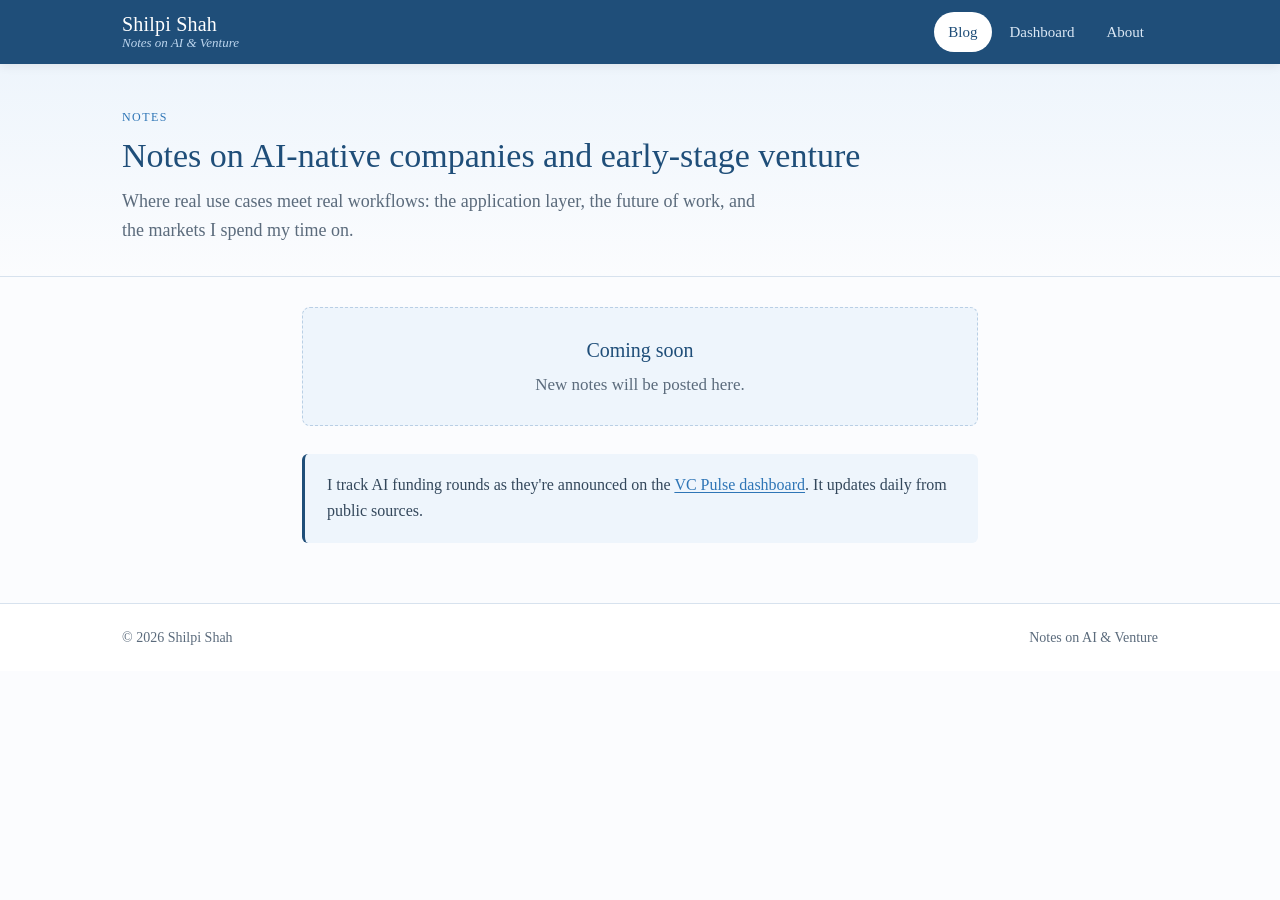
==== index.html @ de14a2da "Hide draft posts and date the Sources card. Show a Coming soon note on the blog and the old post URL" ====
<!doctype html>
<html lang="en">
<head>
<meta charset="utf-8">
<meta name="viewport" content="width=device-width,initial-scale=1">
<title>Shilpi Shah: Notes on AI &amp; Venture</title>
<meta name="description" content="Notes on AI-native startups and early-stage venture, plus a live dashboard of AI funding rounds.">
<link rel="icon" href="data:image/svg+xml,%3Csvg xmlns=%22http://www.w3.org/2000/svg%22 viewBox=%220 0 64 64%22%3E%3Crect width=%2264%22 height=%2264%22 rx=%2214%22 fill=%22%231F4E79%22/%3E%3Ctext x=%2232%22 y=%2243%22 font-family=%22Georgia%22 font-size=%2230%22 fill=%22white%22 text-anchor=%22middle%22%3ESS%3C/text%3E%3C/svg%3E">
<link rel="stylesheet" href="assets/style.css">
</head>
<body>
<header class="site-header"><div class="wrap">
  <a class="brand" href="#blog"><b>Shilpi Shah</b><span>Notes on AI &amp; Venture</span></a>
  <nav class="tabs" id="tabs">
    <a href="#blog" data-tab="blog">Blog</a>
    <a href="#dashboard" data-tab="dashboard">Dashboard</a>
    <a href="#about" data-tab="about">About</a>
  </nav>
</div></header>

<!-- ============ BLOG ============ -->
<section class="tab" id="tab-blog">
  <div class="hero"><div class="wrap">
    <div class="eyebrow">Notes</div>
    <h1>Notes on AI-native companies and early-stage venture</h1>
    <p>Where real use cases meet real workflows: the application layer, the future of work, and the markets I spend my time on.</p>
  </div></div>
  <main><div class="wrap narrow">
    <div class="empty"><b>Coming soon</b>New notes will be posted here.</div>
    <div class="side-note">I track AI funding rounds as they're announced on the <a href="#dashboard">VC Pulse dashboard</a>. It updates daily from public sources.</div>
  </div></main>
</section>

<!-- ============ DASHBOARD ============ -->
<section class="tab" id="tab-dashboard">
  <main><div class="wrap">
    <div class="dash-head">
      <div><div class="eyebrow">VC Pulse</div><h2>AI funding rounds, as they're announced</h2></div>
      <div class="updated"><span class="live-dot"></span>Last updated <span id="updated">…</span></div>
    </div>

    <div class="kpis" id="kpis">
      <div class="kpi"><div class="k-label">Rounds, last 7 days</div><div class="k-val" id="k-week">–</div><div class="k-sub" id="k-week-sub">&nbsp;</div></div>
      <div class="kpi"><div class="k-label">Largest round</div><div class="k-val" id="k-max">–</div><div class="k-sub" id="k-max-sub">&nbsp;</div></div>
      <div class="kpi"><div class="k-label">Most active stage</div><div class="k-val" id="k-stage">–</div><div class="k-sub" id="k-stage-sub">&nbsp;</div></div>
      <div class="kpi"><div class="k-label">Median Series A / B</div><div class="k-val" id="k-ab">–</div><div class="k-sub" id="k-ab-sub">&nbsp;</div></div>
    </div>

    <div class="grid2">
      <div class="card chart"><h3>Rounds by stage <small id="c1-sub"></small></h3><div id="chart-stage"></div></div>
      <div class="card chart"><h3>Disclosed capital by sector <small>$M</small></h3><div id="chart-sector"></div></div>
    </div>

    <div class="card" id="rounds-card" style="margin-bottom:18px">
      <h3>Latest rounds <small id="count"></small></h3>
      <div class="filters">
        <select id="f-stage" aria-label="Stage"></select>
        <select id="f-sector" aria-label="Sector"></select>
        <button class="chip" id="f-ab" type="button" aria-pressed="false">Series A/B only</button>
        <input id="f-q" type="search" placeholder="Search company or investor" aria-label="Search">
      </div>
      <div class="table-wrap"><table id="rounds">
        <thead><tr>
          <th data-k="date">Date</th><th data-k="company">Company</th><th data-k="stage">Stage</th>
          <th data-k="amount_musd" class="amt">Amount</th><th data-k="sectors" class="hide-sm">Sector</th>
          <th data-k="investors" class="hide-sm">Investors</th><th data-k="source" class="hide-sm">Source</th>
        </tr></thead><tbody></tbody>
      </table></div>
      <nav class="pager" id="pager" aria-label="Rounds pages">
        <button type="button" id="pg-prev" class="pg-btn" aria-label="Previous page" aria-controls="rounds">&lsaquo;</button>
        <span id="pg-info" class="pg-info" aria-live="polite">–</span>
        <button type="button" id="pg-next" class="pg-btn" aria-label="Next page" aria-controls="rounds">&rsaquo;</button>
      </nav>
    </div>

    <div class="grid2">
      <div class="card"><h3>News feed <small>latest 5</small></h3><ul class="news" id="news"></ul></div>
      <div>
        <div class="card" style="margin-bottom:14px">
          <h3>PitchBook snapshot <small id="pb-asof"></small></h3>
          <div id="pitchbook"></div>
        </div>
        <div class="card"><h3>Sources <small id="sources-asof"></small></h3><ul class="sources" id="sources"></ul></div>
      </div>
    </div>

    <p class="footnote">Auto-aggregated from public sources; periodic PitchBook snapshots added manually. Round details are parsed from headlines by rules and may be incomplete. Non-USD amounts (≈) are converted approximately. Check figures against the linked source.</p>
  </div></main>
</section>

<!-- ============ ABOUT ============ -->
<section class="tab" id="tab-about">
  <main><div class="wrap narrow">
    <div class="about">
      <div class="avatar" aria-hidden="true">SS</div>
      <div>
        <h2>About</h2>
        <p>I'm Shilpi Shah, an MBA candidate at The Wharton School focused on early-stage venture investing in AI-native companies at Series A and B.</p>
        <p>Before Wharton, I spent four years in M&amp;A advisory at PwC in San Francisco, working on technology transactions: building models, running diligence, and pressure-testing the stories companies tell about themselves. That background shapes how I look at startups. I start from the workflow, the unit economics, and the likely exit, then work back to the pitch.</p>
        <p>I'm most interested in AI with real use cases, especially where software is starting to do the work and not just assist with it.</p>
        <div class="interests">
          <span class="tag">AI with real use cases</span><span class="tag">Future of work</span><span class="tag">Edtech</span>
          <span class="tag">Consumer &amp; wellness</span><span class="tag">Fintech</span><span class="tag">Climate</span>
        </div>
        <p class="contact"><a href="mailto:shilpihs@wharton.upenn.edu">shilpihs@wharton.upenn.edu</a><a href="#" rel="noopener">LinkedIn</a><!-- TODO: replace # with LinkedIn URL --></p>
      </div>
    </div>
  </div></main>
</section>

<footer class="site-footer"><div class="wrap"><span>&copy; 2026 Shilpi Shah</span><span>Notes on AI &amp; Venture</span></div></footer>
<script src="assets/dashboard.js"></script>
</body>
</html>
---- assets/style.css ----
:root{
  --navy:#1F4E79; --navy-deep:#163a5c; --ink:#1b2430; --muted:#5b6b7c;
  --sky:#DCEAF7; --sky-2:#EEF5FC; --accent:#2E75B6; --line:#d7e2ee; --bg:#fbfcfe; --white:#fff;
  --radius:10px; --shadow:0 1px 2px rgba(31,78,121,.06),0 6px 20px rgba(31,78,121,.07);
}
*{box-sizing:border-box}
html{scroll-behavior:smooth}
body{margin:0;font-family:Georgia,"Times New Roman",serif;color:var(--ink);background:var(--bg);line-height:1.65;font-size:17px;-webkit-font-smoothing:antialiased}
a{color:var(--accent);text-decoration-thickness:1px;text-underline-offset:2px}
a:hover{color:var(--navy)}
.wrap{max-width:1080px;margin:0 auto;padding:0 22px}
.narrow{max-width:720px}

/* header */
.site-header{background:var(--navy);color:#fff;position:sticky;top:0;z-index:20;box-shadow:0 2px 10px rgba(0,0,0,.08)}
.site-header .wrap{display:flex;align-items:center;justify-content:space-between;gap:16px;min-height:64px;flex-wrap:wrap}
.brand{color:#fff;text-decoration:none;display:flex;flex-direction:column;line-height:1.15;padding:10px 0}
.brand b{font-size:20px;letter-spacing:.2px;font-weight:normal}
.brand span{font-size:13px;color:#bcd5ee;font-style:italic}
.brand:hover{color:#fff}
nav.tabs{display:flex;gap:4px}
nav.tabs a{color:#dbe8f5;text-decoration:none;padding:8px 14px;border-radius:999px;font-size:15px}
nav.tabs a:hover{background:rgba(255,255,255,.1);color:#fff}
nav.tabs a.active{background:#fff;color:var(--navy)}

/* hero */
.hero{background:linear-gradient(180deg,var(--sky-2),var(--bg));border-bottom:1px solid var(--line)}
.hero .wrap{padding:44px 22px 30px}
.hero h1{font-size:34px;line-height:1.2;margin:0 0 10px;color:var(--navy);font-weight:normal}
.hero p{margin:0;color:var(--muted);max-width:640px;font-size:18px}
.eyebrow{text-transform:uppercase;letter-spacing:.12em;font-size:12px;color:var(--accent);margin-bottom:8px;font-family:Georgia,serif}

main{padding:30px 0 60px}
section.tab{display:none}
section.tab.show{display:block}

/* blog list */
.post-list{display:grid;gap:18px}
.post-card{background:var(--white);border:1px solid var(--line);border-radius:var(--radius);padding:24px 26px;box-shadow:var(--shadow);transition:transform .15s ease,border-color .15s}
.post-card:hover{transform:translateY(-2px);border-color:#b9cfe5}
.post-card h2{margin:4px 0 8px;font-size:24px;font-weight:normal;line-height:1.3}
.post-card h2 a{color:var(--navy);text-decoration:none}
.post-card p{margin:0 0 12px;color:#3a4756}
.meta{font-size:14px;color:var(--muted)}
.tag{display:inline-block;background:var(--sky);color:var(--navy);border-radius:999px;padding:2px 10px;font-size:12.5px;margin-right:6px}
.readmore{font-size:15px}
.side-note{margin-top:28px;padding:18px 22px;background:var(--sky-2);border-left:3px solid var(--navy);border-radius:6px;color:#33475b;font-size:16px}

/* article */
article.post{background:var(--white);border:1px solid var(--line);border-radius:var(--radius);padding:38px 44px;box-shadow:var(--shadow)}
article.post h1{font-size:34px;line-height:1.22;color:var(--navy);font-weight:normal;margin:6px 0 10px}
article.post h2{font-size:22px;color:var(--navy);font-weight:normal;margin:30px 0 8px}
article.post p{margin:0 0 16px}
article.post blockquote{margin:22px 0;padding:6px 20px;border-left:3px solid var(--accent);color:#33475b;font-style:italic;background:var(--sky-2)}
article.post ul,article.post ol{padding-left:22px}
article.post li{margin-bottom:8px}
.lede{font-size:19.5px;color:#2d3b4a}
.post-foot{margin-top:28px;padding-top:16px;border-top:1px solid var(--line);font-size:14.5px;color:var(--muted)}
.back{display:inline-block;margin-bottom:16px;font-size:15px;text-decoration:none}

/* dashboard */
.dash-head{display:flex;justify-content:space-between;align-items:flex-end;gap:16px;flex-wrap:wrap;margin-bottom:18px}
.dash-head h2{margin:0;line-height:1.25;font-weight:normal;color:var(--navy);font-size:28px}
.updated{font-size:14px;color:var(--muted)}
.live-dot{display:inline-block;width:8px;height:8px;border-radius:50%;background:#2ea44f;margin-right:6px;box-shadow:0 0 0 0 rgba(46,164,79,.6);animation:pulse 2s infinite}
@keyframes pulse{0%{box-shadow:0 0 0 0 rgba(46,164,79,.5)}70%{box-shadow:0 0 0 8px rgba(46,164,79,0)}100%{box-shadow:0 0 0 0 rgba(46,164,79,0)}}
.kpis{display:grid;grid-template-columns:repeat(4,1fr);gap:14px;margin-bottom:18px}
.kpi{background:var(--white);border:1px solid var(--line);border-radius:var(--radius);padding:16px 18px;box-shadow:var(--shadow)}
.kpi .k-label{font-size:12.5px;text-transform:uppercase;letter-spacing:.08em;color:var(--muted)}
.kpi .k-val{font-size:28px;color:var(--navy);margin-top:2px;line-height:1.2}
.kpi .k-sub{font-size:13.5px;color:var(--muted);margin-top:2px;white-space:nowrap;overflow:hidden;text-overflow:ellipsis}
.grid2{display:grid;grid-template-columns:1fr 1fr;gap:14px;margin-bottom:18px}
.card{background:var(--white);border:1px solid var(--line);border-radius:var(--radius);padding:18px 20px;box-shadow:var(--shadow)}
.card h3{margin:0 0 12px;font-weight:normal;color:var(--navy);font-size:19px;display:flex;justify-content:space-between;align-items:baseline;gap:10px}
.card h3 small{font-size:13px;color:var(--muted)}
.chart svg{width:100%;height:auto;display:block}
.chart text{font-family:Georgia,serif}
.filters{display:flex;gap:10px;flex-wrap:wrap;margin-bottom:12px;align-items:center}
.filters select,.filters input{font-family:Georgia,serif;font-size:15px;padding:7px 10px;border:1px solid var(--line);border-radius:8px;background:#fff;color:var(--ink)}
.filters input{min-width:200px;flex:1}
.chip{border:1px solid var(--line);background:#fff;color:var(--navy);border-radius:999px;padding:6px 12px;font-family:Georgia,serif;font-size:14px;cursor:pointer}
.chip.on{background:var(--navy);color:#fff;border-color:var(--navy)}
.table-wrap{overflow-x:auto;-webkit-overflow-scrolling:touch}
table{width:100%;border-collapse:collapse;font-size:15px}
th{text-align:left;font-weight:normal;color:var(--muted);font-size:12.5px;text-transform:uppercase;letter-spacing:.07em;border-bottom:1px solid var(--line);padding:8px 10px;white-space:nowrap;cursor:pointer;user-select:none}
th.sorted{color:var(--navy)}
td{padding:9px 10px;border-bottom:1px solid #edf2f8;vertical-align:top}
tbody tr:hover{background:var(--sky-2)}
td.amt{white-space:nowrap;text-align:right;font-variant-numeric:tabular-nums}
th.amt{text-align:right}
td.co a{color:var(--navy);text-decoration:none;font-weight:bold}
td.co a:hover{text-decoration:underline}
.stage{display:inline-block;padding:1px 9px;border-radius:999px;font-size:12.5px;background:var(--sky);color:var(--navy);white-space:nowrap}
.stage.s-a,.stage.s-b{background:var(--navy);color:#fff}
.stage.s-und{background:#eef1f4;color:#6b7785}
.inv{color:#3a4756;font-size:14px}
.src{color:var(--muted);font-size:13px}
.pager{display:flex;justify-content:flex-end;align-items:center;gap:12px;margin-top:12px}
.pg-btn{width:40px;height:40px;border-radius:50%;border:1px solid var(--navy);background:#fff;color:var(--navy);font-size:24px;line-height:1;font-family:Georgia,serif;cursor:pointer;display:inline-flex;align-items:center;justify-content:center;padding:0 0 3px;transition:background .15s,color .15s}
.pg-btn:hover:not(:disabled){background:var(--navy);color:#fff}
.pg-btn:focus-visible,th:focus-visible,.chip:focus-visible{outline:3px solid #9cc3e6;outline-offset:2px}
.pg-btn:disabled{border-color:var(--line);color:#b6c3d1;background:var(--sky-2);cursor:default}
.pg-info{font-size:14.5px;color:var(--navy);min-width:96px;text-align:center;font-variant-numeric:tabular-nums}
.more{margin-top:10px;text-align:center}
.more button{font-family:Georgia,serif;background:#fff;border:1px solid var(--line);color:var(--navy);padding:7px 16px;border-radius:8px;cursor:pointer}
.news{list-style:none;padding:0;margin:0}
.news li{padding:10px 0;border-bottom:1px solid #edf2f8}
.news li:last-child{border-bottom:none}
.news a{color:var(--ink);text-decoration:none}
.news a:hover{color:var(--accent);text-decoration:underline}
.news .src{display:block;margin-top:2px}
.sources{list-style:none;padding:0;margin:0;font-size:14.5px}
.sources li{display:flex;justify-content:space-between;gap:10px;padding:6px 0;border-bottom:1px dashed #e3eaf2}
.ok{color:#2e7d4f}.err{color:#a35a00}
.empty{padding:26px;text-align:center;color:var(--muted);background:var(--sky-2);border-radius:8px;border:1px dashed #b9cfe5}
.empty b{display:block;color:var(--navy);font-size:20px;font-weight:normal;margin-bottom:4px}
.footnote{font-size:13.5px;color:var(--muted);margin-top:16px;font-style:italic}

/* about */
.about{display:grid;grid-template-columns:200px 1fr;gap:32px;align-items:start}
.avatar{width:200px;height:200px;border-radius:50%;background:linear-gradient(135deg,var(--navy),var(--accent));color:#fff;display:flex;align-items:center;justify-content:center;font-size:64px;letter-spacing:2px}
.about h2{margin-top:0;font-weight:normal;color:var(--navy);font-size:28px}
.interests{display:flex;flex-wrap:wrap;gap:8px;margin:12px 0 20px}
.contact a{display:inline-block;margin-right:16px}

footer.site-footer{border-top:1px solid var(--line);padding:22px 0;color:var(--muted);font-size:14px;background:#fff}
footer.site-footer .wrap{display:flex;justify-content:space-between;flex-wrap:wrap;gap:10px}

@media (max-width:860px){
  .kpis{grid-template-columns:repeat(2,1fr)}
  .grid2{grid-template-columns:1fr}
}
@media (max-width:640px){
  body{font-size:16px}
  .hero h1,article.post h1{font-size:27px}
  article.post{padding:24px 20px}
  .about{grid-template-columns:1fr}
  .avatar{width:120px;height:120px;font-size:40px}
  nav.tabs{width:100%;justify-content:space-between;padding-bottom:10px}
  nav.tabs a{flex:1;text-align:center;padding:7px 8px}
  .kpi .k-val{font-size:22px}
  .kpi .k-label{font-size:11px;letter-spacing:.05em}
  .kpi{padding:13px 14px}
  .dash-head h2{font-size:24px}
  td,th{padding:8px 6px}
  .hide-sm{display:none}
  .pager{justify-content:center}
  .pg-btn{width:44px;height:44px}
}
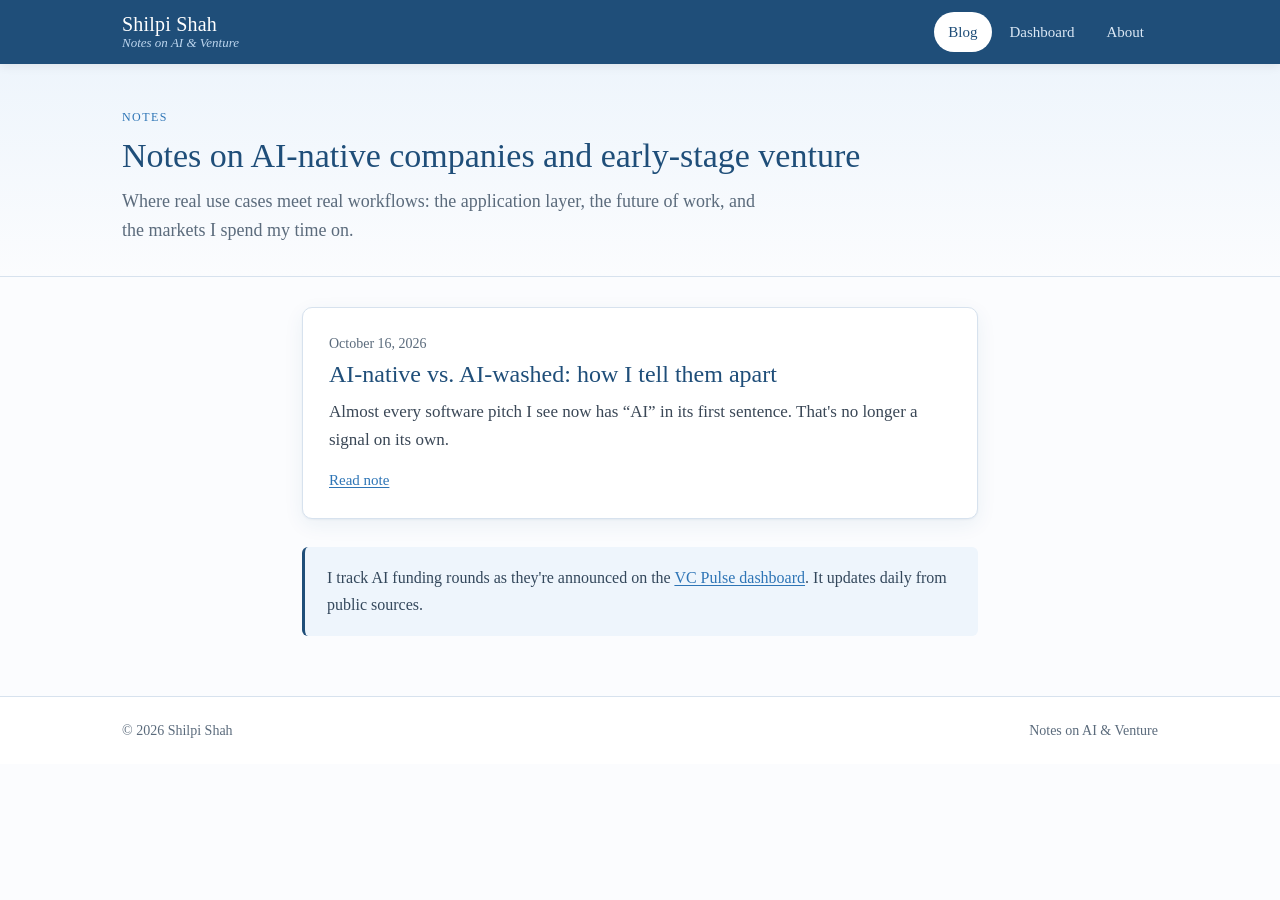
==== commit b2304311: "Publish the AI-native vs. AI-washed note. Replace the Coming soon stub with the finished post and li" ====
--- a/index.html
+++ b/index.html
@@ -26,7 +26,14 @@
     <p>Where real use cases meet real workflows: the application layer, the future of work, and the markets I spend my time on.</p>
   </div></div>
   <main><div class="wrap narrow">
-    <div class="empty"><b>Coming soon</b>New notes will be posted here.</div>
+    <div class="post-list">
+      <article class="post-card">
+        <div class="meta">October 16, 2026</div>
+        <h2><a href="posts/ai-native-vs-ai-washed.html">AI-native vs. AI-washed: how I tell them apart</a></h2>
+        <p>Almost every software pitch I see now has &ldquo;AI&rdquo; in its first sentence. That's no longer a signal on its own.</p>
+        <a class="readmore" href="posts/ai-native-vs-ai-washed.html">Read note</a>
+      </article>
+    </div>
     <div class="side-note">I track AI funding rounds as they're announced on the <a href="#dashboard">VC Pulse dashboard</a>. It updates daily from public sources.</div>
   </div></main>
 </section>
@@ -73,15 +80,14 @@
       </nav>
     </div>
 
+    <section class="key-voices" id="key-voices" aria-labelledby="key-voices-title">
+      <h3 id="key-voices-title">Key voices <small id="voices-asof"></small></h3>
+      <div class="voice-grid" id="voice-grid"></div>
+    </section>
+
     <div class="grid2">
       <div class="card"><h3>News feed <small>latest 5</small></h3><ul class="news" id="news"></ul></div>
-      <div>
-        <div class="card" style="margin-bottom:14px">
-          <h3>PitchBook snapshot <small id="pb-asof"></small></h3>
-          <div id="pitchbook"></div>
-        </div>
-        <div class="card"><h3>Sources <small id="sources-asof"></small></h3><ul class="sources" id="sources"></ul></div>
-      </div>
+      <div class="card"><h3>Sources <small id="sources-asof"></small></h3><ul class="sources" id="sources"></ul></div>
     </div>
 
     <p class="footnote">Auto-aggregated from public sources; periodic PitchBook snapshots added manually. Round details are parsed from headlines by rules and may be incomplete. Non-USD amounts (≈) are converted approximately. Check figures against the linked source.</p>
@@ -92,17 +98,17 @@
 <section class="tab" id="tab-about">
   <main><div class="wrap narrow">
     <div class="about">
-      <div class="avatar" aria-hidden="true">SS</div>
+      <img class="headshot" src="assets/headshot.jpg" width="160" height="160" alt="Shilpi Shah">
       <div>
         <h2>About</h2>
         <p>I'm Shilpi Shah, an MBA candidate at The Wharton School focused on early-stage venture investing in AI-native companies at Series A and B.</p>
         <p>Before Wharton, I spent four years in M&amp;A advisory at PwC in San Francisco, working on technology transactions: building models, running diligence, and pressure-testing the stories companies tell about themselves. That background shapes how I look at startups. I start from the workflow, the unit economics, and the likely exit, then work back to the pitch.</p>
         <p>I'm most interested in AI with real use cases, especially where software is starting to do the work and not just assist with it.</p>
         <div class="interests">
-          <span class="tag">AI with real use cases</span><span class="tag">Future of work</span><span class="tag">Edtech</span>
-          <span class="tag">Consumer &amp; wellness</span><span class="tag">Fintech</span><span class="tag">Climate</span>
+          <span class="tag">AI with real use cases</span><span class="tag">Future of work</span><span class="tag">Fintech</span>
+          <span class="tag">Energy &amp; AI infrastructure (data centers, power)</span>
         </div>
-        <p class="contact"><a href="mailto:shilpihs@wharton.upenn.edu">shilpihs@wharton.upenn.edu</a><a href="#" rel="noopener">LinkedIn</a><!-- TODO: replace # with LinkedIn URL --></p>
+        <p class="contact"><a href="mailto:shilpihs@wharton.upenn.edu">shilpihs@wharton.upenn.edu</a><a href="https://www.linkedin.com/in/shilpi-shah/" target="_blank" rel="noopener">LinkedIn</a></p>
       </div>
     </div>
   </div></main>
--- a/assets/style.css
+++ b/assets/style.css
@@ -116,9 +116,26 @@
 .empty b{display:block;color:var(--navy);font-size:20px;font-weight:normal;margin-bottom:4px}
 .footnote{font-size:13.5px;color:var(--muted);margin-top:16px;font-style:italic}
 
+/* key voices */
+.key-voices{margin-bottom:18px}
+.key-voices > h3{margin:0 0 12px;font-weight:normal;color:var(--navy);font-size:19px;display:flex;justify-content:space-between;align-items:baseline;gap:10px}
+.key-voices > h3 small{font-size:13px;color:var(--muted)}
+.voice-grid{display:grid;grid-template-columns:1fr 1fr;gap:14px}
+.voice{background:var(--white);border:1px solid var(--line);border-radius:var(--radius);padding:18px 20px;box-shadow:var(--shadow)}
+.voice h4{margin:0;font-size:18px;font-weight:normal;color:var(--navy);line-height:1.3}
+.voice-role{margin:3px 0 0;font-size:13.5px;color:var(--muted);line-height:1.4}
+.voice-item{margin-top:14px;padding-top:14px;border-top:1px solid #edf2f8}
+.voice-date{margin:0 0 6px;font-size:12.5px;letter-spacing:.06em;text-transform:uppercase;color:var(--muted)}
+.voice-plain{margin:0 0 8px;font-size:16px;line-height:1.5;color:var(--ink)}
+.voice-quote{margin:0 0 10px;padding:6px 12px;border-left:3px solid var(--accent);background:var(--sky-2);color:var(--muted);font-style:italic;font-size:13.5px;line-height:1.45}
+.voice-why{margin:0 0 8px;font-size:14.5px;line-height:1.45;color:#33475b}
+.voice-why b{display:block;margin-bottom:2px;font-weight:normal;font-size:12px;letter-spacing:.06em;text-transform:uppercase;color:var(--accent)}
+.voice-link{font-size:14.5px}
+.voice-missing{margin:0;color:var(--muted);font-size:15px}
+
 /* about */
-.about{display:grid;grid-template-columns:200px 1fr;gap:32px;align-items:start}
-.avatar{width:200px;height:200px;border-radius:50%;background:linear-gradient(135deg,var(--navy),var(--accent));color:#fff;display:flex;align-items:center;justify-content:center;font-size:64px;letter-spacing:2px}
+.about{display:grid;grid-template-columns:160px 1fr;gap:28px;align-items:start}
+.headshot{width:160px;height:160px;max-width:100%;border-radius:50%;object-fit:cover;display:block}
 .about h2{margin-top:0;font-weight:normal;color:var(--navy);font-size:28px}
 .interests{display:flex;flex-wrap:wrap;gap:8px;margin:12px 0 20px}
 .contact a{display:inline-block;margin-right:16px}
@@ -128,14 +145,14 @@
 
 @media (max-width:860px){
   .kpis{grid-template-columns:repeat(2,1fr)}
-  .grid2{grid-template-columns:1fr}
+  .grid2,.voice-grid{grid-template-columns:1fr}
 }
 @media (max-width:640px){
   body{font-size:16px}
   .hero h1,article.post h1{font-size:27px}
   article.post{padding:24px 20px}
-  .about{grid-template-columns:1fr}
-  .avatar{width:120px;height:120px;font-size:40px}
+  .about{grid-template-columns:1fr;justify-items:start}
+  .headshot{width:140px;height:140px}
   nav.tabs{width:100%;justify-content:space-between;padding-bottom:10px}
   nav.tabs a{flex:1;text-align:center;padding:7px 8px}
   .kpi .k-val{font-size:22px}
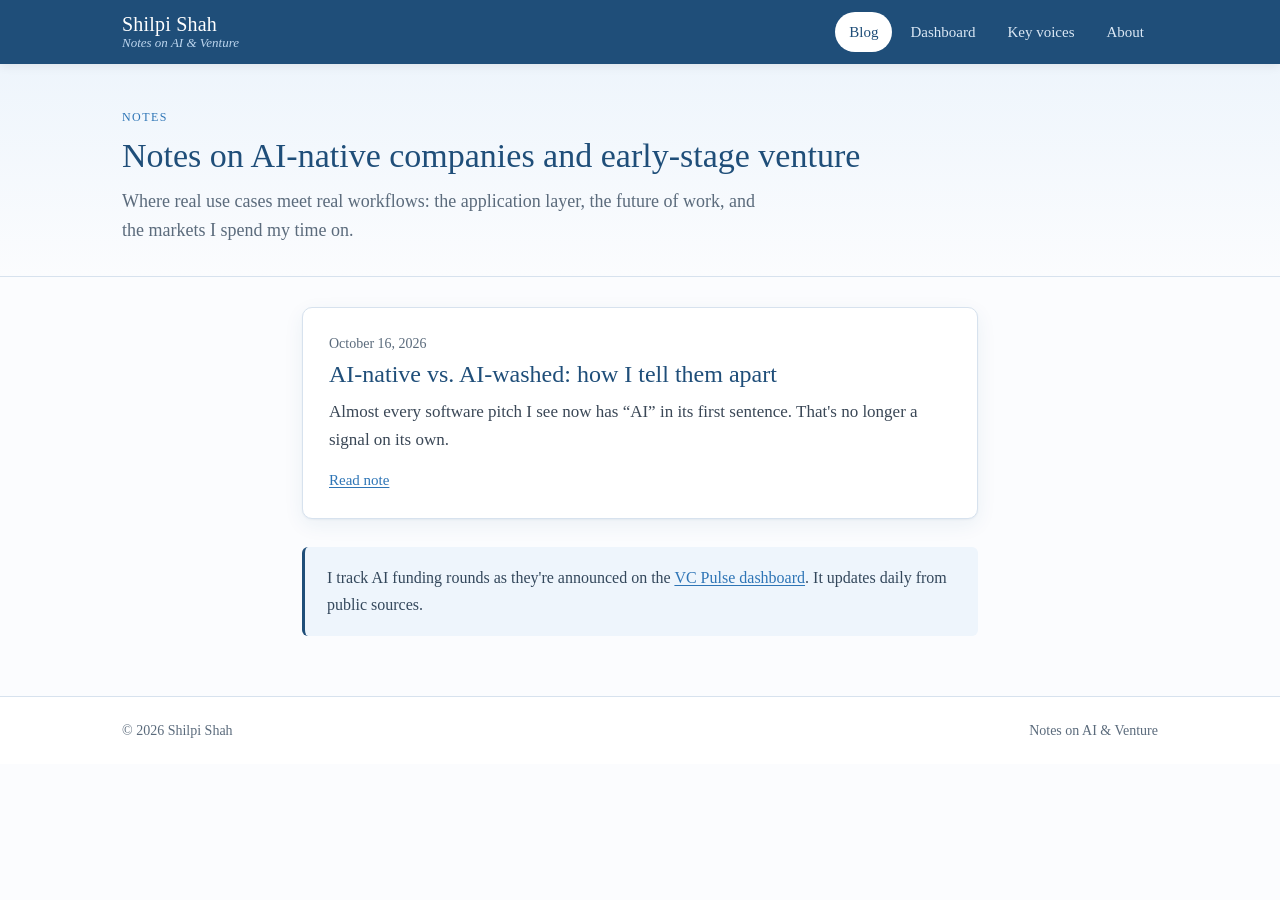
==== commit c0e307a2: "Move Key voices onto its own tab The dashboard panel now lives at #voices, still rendered from data/" ====
--- a/index.html
+++ b/index.html
@@ -4,7 +4,7 @@
 <meta charset="utf-8">
 <meta name="viewport" content="width=device-width,initial-scale=1">
 <title>Shilpi Shah: Notes on AI &amp; Venture</title>
-<meta name="description" content="Notes on AI-native startups and early-stage venture, plus a live dashboard of AI funding rounds.">
+<meta name="description" content="Notes on AI-native startups and early-stage venture, a live dashboard of AI funding rounds, and summaries of key voices in AI.">
 <link rel="icon" href="data:image/svg+xml,%3Csvg xmlns=%22http://www.w3.org/2000/svg%22 viewBox=%220 0 64 64%22%3E%3Crect width=%2264%22 height=%2264%22 rx=%2214%22 fill=%22%231F4E79%22/%3E%3Ctext x=%2232%22 y=%2243%22 font-family=%22Georgia%22 font-size=%2230%22 fill=%22white%22 text-anchor=%22middle%22%3ESS%3C/text%3E%3C/svg%3E">
 <link rel="stylesheet" href="assets/style.css">
 </head>
@@ -14,6 +14,7 @@
   <nav class="tabs" id="tabs">
     <a href="#blog" data-tab="blog">Blog</a>
     <a href="#dashboard" data-tab="dashboard">Dashboard</a>
+    <a href="#voices" data-tab="voices">Key voices</a>
     <a href="#about" data-tab="about">About</a>
   </nav>
 </div></header>
@@ -80,17 +81,28 @@
       </nav>
     </div>
 
-    <section class="key-voices" id="key-voices" aria-labelledby="key-voices-title">
-      <h3 id="key-voices-title">Key voices <small id="voices-asof"></small></h3>
-      <div class="voice-grid" id="voice-grid"></div>
-    </section>
-
     <div class="grid2">
       <div class="card"><h3>News feed <small>latest 5</small></h3><ul class="news" id="news"></ul></div>
       <div class="card"><h3>Sources <small id="sources-asof"></small></h3><ul class="sources" id="sources"></ul></div>
     </div>
 
     <p class="footnote">Auto-aggregated from public sources; periodic PitchBook snapshots added manually. Round details are parsed from headlines by rules and may be incomplete. Non-USD amounts (≈) are converted approximately. Check figures against the linked source.</p>
+  </div></main>
+</section>
+
+<!-- ============ KEY VOICES ============ -->
+<section class="tab" id="tab-voices">
+  <main><div class="wrap">
+    <div class="dash-head">
+      <div>
+        <div class="eyebrow">Voices in AI</div>
+        <h2>Key voices</h2>
+      </div>
+      <div class="updated" id="voices-asof"></div>
+    </div>
+    <p class="voices-intro">Plain-English summaries of recent posts from people building and funding AI: what they said, and why it matters.</p>
+    <div class="voice-grid" id="voice-grid"></div>
+    <p class="footnote">Compiled from public posts on X. Excerpts are shortened; open the original for the full post.</p>
   </div></main>
 </section>
 
--- a/assets/style.css
+++ b/assets/style.css
@@ -19,7 +19,7 @@
 .brand span{font-size:13px;color:#bcd5ee;font-style:italic}
 .brand:hover{color:#fff}
 nav.tabs{display:flex;gap:4px}
-nav.tabs a{color:#dbe8f5;text-decoration:none;padding:8px 14px;border-radius:999px;font-size:15px}
+nav.tabs a{color:#dbe8f5;text-decoration:none;padding:8px 14px;border-radius:999px;font-size:15px;white-space:nowrap}
 nav.tabs a:hover{background:rgba(255,255,255,.1);color:#fff}
 nav.tabs a.active{background:#fff;color:var(--navy)}
 
@@ -117,12 +117,10 @@
 .footnote{font-size:13.5px;color:var(--muted);margin-top:16px;font-style:italic}
 
 /* key voices */
-.key-voices{margin-bottom:18px}
-.key-voices > h3{margin:0 0 12px;font-weight:normal;color:var(--navy);font-size:19px;display:flex;justify-content:space-between;align-items:baseline;gap:10px}
-.key-voices > h3 small{font-size:13px;color:var(--muted)}
+.voices-intro{margin:-6px 0 18px;max-width:680px;color:var(--muted);font-size:17.5px}
 .voice-grid{display:grid;grid-template-columns:1fr 1fr;gap:14px}
 .voice{background:var(--white);border:1px solid var(--line);border-radius:var(--radius);padding:18px 20px;box-shadow:var(--shadow)}
-.voice h4{margin:0;font-size:18px;font-weight:normal;color:var(--navy);line-height:1.3}
+.voice h3{margin:0;font-size:18px;font-weight:normal;color:var(--navy);line-height:1.3}
 .voice-role{margin:3px 0 0;font-size:13.5px;color:var(--muted);line-height:1.4}
 .voice-item{margin-top:14px;padding-top:14px;border-top:1px solid #edf2f8}
 .voice-date{margin:0 0 6px;font-size:12.5px;letter-spacing:.06em;text-transform:uppercase;color:var(--muted)}
@@ -153,8 +151,8 @@
   article.post{padding:24px 20px}
   .about{grid-template-columns:1fr;justify-items:start}
   .headshot{width:140px;height:140px}
-  nav.tabs{width:100%;justify-content:space-between;padding-bottom:10px}
-  nav.tabs a{flex:1;text-align:center;padding:7px 8px}
+  nav.tabs{width:100%;display:grid;grid-template-columns:repeat(4,minmax(0,1fr));gap:4px;padding-bottom:10px}
+  nav.tabs a{text-align:center;padding:7px 6px;font-size:14px}
   .kpi .k-val{font-size:22px}
   .kpi .k-label{font-size:11px;letter-spacing:.05em}
   .kpi{padding:13px 14px}
@@ -164,3 +162,7 @@
   .pager{justify-content:center}
   .pg-btn{width:44px;height:44px}
 }
+@media (max-width:420px){
+  nav.tabs{grid-template-columns:1fr 1fr;gap:6px}
+  nav.tabs a{font-size:15px;padding:8px 10px}
+}
